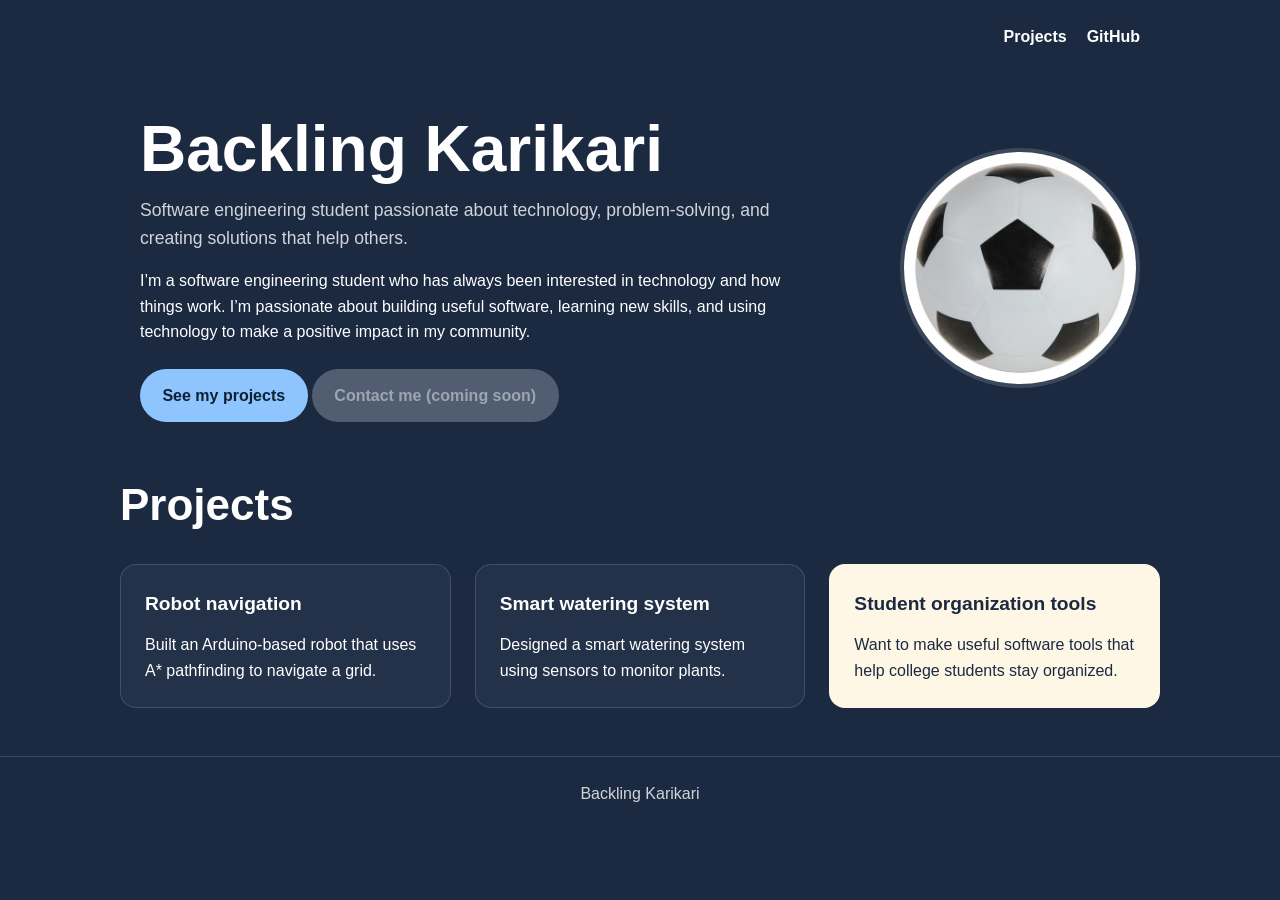
==== labs/lab5/index.html @ 324893c6 "chore: start lab 5 from the lab 4 page" ====
<!DOCTYPE html>
<html lang="en">
  <head>
    <meta charset="UTF-8" />
    <meta name="viewport" content="width=device-width, initial-scale=1.0" />
    <title>Backling Karikari</title>
    <link rel="stylesheet" href="./style.css" />
  </head>
  <body>
    <header class="site-header">
      <nav class="site-nav" aria-label="Main navigation">
        <a href="#projects">Projects</a>
        <a href="https://github.com/bkarikar-ui" target="_blank" rel="noopener noreferrer">GitHub</a>
      </nav>

      <section class="hero-section" aria-labelledby="page-title">
        <div class="hero-copy">
          <h1 id="page-title">Backling Karikari</h1>
          <p class="subtitle">
            Software engineering student passionate about technology,
            problem-solving, and creating solutions that help others.
          </p>
          <p class="bio">
            I’m a software engineering student who has always been interested in
            technology and how things work. I’m passionate about building useful
            software, learning new skills, and using technology to make a
            positive impact in my community.
          </p>
          <a class="button" href="#projects">See my projects</a>
          <button class="button" type="button" disabled>
            Contact me (coming soon)
          </button>
        </div>

        <img class="hero-avatar" src="./assets/avatar.jpg" alt="Backling Karikari portrait" />
      </section>
    </header>

    <main>
      <section class="projects-section" id="projects" aria-labelledby="projects-heading">
        <h2 id="projects-heading">Projects</h2>

        <div class="projects-grid">
          <article class="card">
            <h3>Robot navigation</h3>
            <p>Built an Arduino-based robot that uses A* pathfinding to navigate a grid.</p>
          </article>

          <article class="card">
            <h3>Smart watering system</h3>
            <p>Designed a smart watering system using sensors to monitor plants.</p>
          </article>

          <article class="card featured"> <!-- hand-edited by Backling Karikari-->
            <h3>Student organization tools</h3>
            <p>Want to make useful software tools that help college students stay organized.</p>
          </article>
        </div>
      </section>
    </main>

    <footer class="site-footer">
      <p>Backling Karikari</p>
    </footer>
  </body>
</html>
---- labs/lab5/style.css ----
*, *::before, *::after {
  box-sizing: border-box;
}

:root {
  --bg: #1b2a41;
  --panel: #213a56;
  --text: #ffffff;
  --muted: rgba(255, 255, 255, 0.8);
  --accent: #8ec5ff;
  --accent-strong: #6eaef7;
  --border: rgba(255, 255, 255, 0.14);
}

html {
  scroll-behavior: smooth;
}

body {
  margin: 0;
  min-height: 100vh;
  background: var(--bg);
  color: var(--text);
  font-family: Arial, Helvetica, sans-serif;
  line-height: 1.6;
  overflow-x: hidden;
}

a {
  color: inherit;
}

img {
  display: block;
  max-width: 100%;
  height: auto;
}

.site-header {
  max-width: 65rem;
  margin: 0 auto;
  padding: 1.5rem 1.25rem 0;
}

.site-nav {
  display: flex;
  justify-content: flex-end;
  align-items: center;
  gap: 1.25rem;
  margin-bottom: 2rem;
}

.site-nav a {
  color: var(--text);
  text-decoration: none;
  font-weight: 700;
}

.site-nav a:hover,
.site-nav a:focus {
  color: var(--accent);
}

.hero-section {
  display: flex;
  align-items: center;
  justify-content: space-between;
  gap: 4rem;      /* hand-edited by Backling Karikari*/
  padding: 2rem 0 3rem;
}

.hero-copy {
  flex: 1 1 0;
  min-width: 0;
}

h1 {
  margin: 0 0 0.75rem;
  font-size: clamp(2.5rem, 5vw, 4rem);
  line-height: 1.1;
}

.subtitle {
  margin: 0 0 1rem;
  max-width: 42rem;
  color: var(--muted);
  font-size: 1.1rem;
}

.bio {
  margin: 0 0 1.5rem;
  max-width: 42rem;
}

.button {
  display: inline-block;
  padding: 0.85rem 1.4rem;
  background: var(--accent);
  border: 0;
  border-radius: 999px;
  color: #102033;
  font: inherit;
  font-weight: 700;
  text-decoration: none;
  cursor: pointer;
  transition: background-color 0.2s ease, transform 0.2s ease;
}

.button:not(:disabled):hover {
  background: var(--accent-strong);
}

.button:focus-visible {
  outline: 0.2rem solid var(--text);
  outline-offset: 0.2rem;
}

.button:not(:disabled):active {
  background: #4f91dc;
  transform: scale(0.97);
}

.button:disabled {
  background: #687587;
  color: #d4d9e0;
  cursor: not-allowed;
  opacity: 0.7;
}

.hero-avatar {
  width: 15rem;
  height: 15rem;
  border: 0.25rem solid var(--border);
  border-radius: 50%;
  object-fit: cover;
  flex-shrink: 0;
}

main {
  padding: 0 1.25rem 3rem;
}

.projects-section {
  max-width: 65rem;
  margin: 0 auto;
}

.projects-section h2 {
  margin: 0 0 1.5rem;
  font-size: clamp(2rem, 4vw, 2.75rem);
}

.projects-grid {
  display: flex;
  flex-wrap: wrap;
  gap: 1.5rem;
}

.card {
  flex: 1 1 16rem;
  min-width: 0;
  padding: 1.5rem;
  background: rgba(255, 255, 255, 0.04);
  border: 0.0625rem solid var(--border);
  border-radius: 1rem;
}

.card.featured {
  background-color: #fff7e6;
  color: #1b2a41;
}

.card h3 {
  margin: 0 0 0.75rem;
  font-size: 1.2rem;
}

.card p {
  margin: 0;
}

.site-footer {
  border-top: 0.0625rem solid var(--border);
  padding: 1.5rem 1.25rem;
}

.site-footer p {
  margin: 0;
  color: var(--muted);
  text-align: center;
}

@media (max-width: 767px) {
  .site-header {
    padding-top: 1rem;
  }

  .site-nav {
    justify-content: center;
    flex-wrap: wrap;
  }

  .hero-section {
    flex-direction: column;
    text-align: center;
  }

  .hero-copy,
  .projects-section {
    width: 100%;
  }

  .hero-avatar {
    width: 12rem;
    height: 12rem;
  }

  .projects-grid {
    display: flex;
    flex-direction: column;
    gap: 1rem;
  }

  .card {
    width: 100%;
  }
}
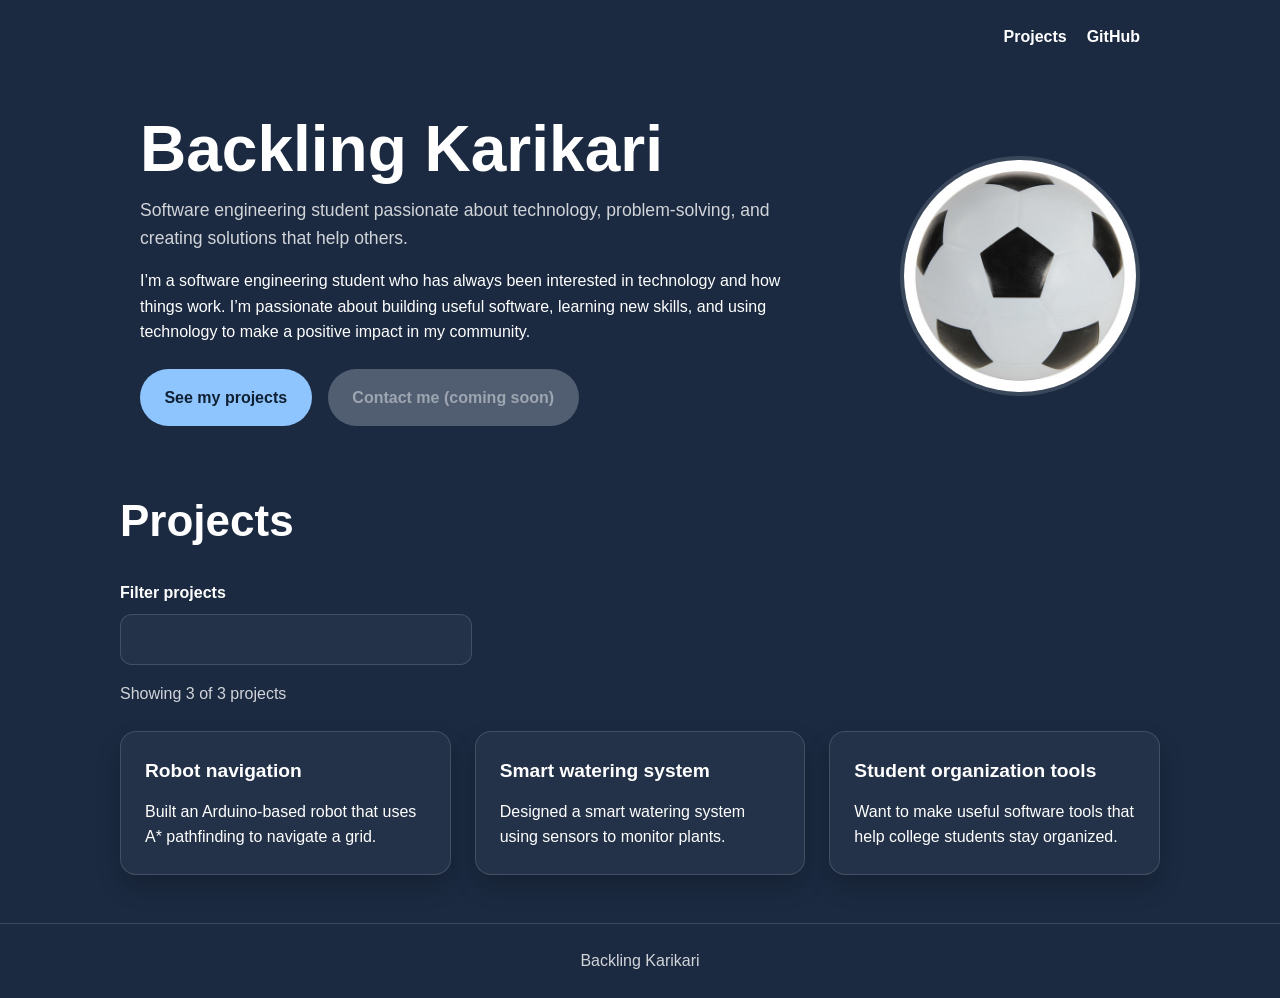
==== commit f99a1ab4: "feat: filter project cards as the user types" ====
--- a/labs/lab5/index.html
+++ b/labs/lab5/index.html
@@ -5,6 +5,7 @@
     <meta name="viewport" content="width=device-width, initial-scale=1.0" />
     <title>Backling Karikari</title>
     <link rel="stylesheet" href="./style.css" />
+    <script src="./app.js" defer></script>
   </head>
   <body>
     <header class="site-header">
@@ -40,6 +41,13 @@
       <section class="projects-section" id="projects" aria-labelledby="projects-heading">
         <h2 id="projects-heading">Projects</h2>
 
+        <div class="projects-toolbar">
+          <label for="filter-input">Filter projects</label>
+          <input id="filter-input" type="text" name="filter" aria-label="Filter projects" />
+        </div>
+
+        <p id="project-count" class="project-count" aria-live="polite">Showing 3 of 3 projects</p>
+
         <div class="projects-grid">
           <article class="card">
             <h3>Robot navigation</h3>
@@ -51,7 +59,7 @@
             <p>Designed a smart watering system using sensors to monitor plants.</p>
           </article>
 
-          <article class="card featured"> <!-- hand-edited by Backling Karikari-->
+          <article class="card">
             <h3>Student organization tools</h3>
             <p>Want to make useful software tools that help college students stay organized.</p>
           </article>
--- a/labs/lab5/style.css
+++ b/labs/lab5/style.css
@@ -9,7 +9,11 @@
   --muted: rgba(255, 255, 255, 0.8);
   --accent: #8ec5ff;
   --accent-strong: #6eaef7;
+  --accent-deep: #4f91dc;
+  --disabled-bg: #687587;
+  --disabled-text: #d4d9e0;
   --border: rgba(255, 255, 255, 0.14);
+  --shadow: rgba(0, 0, 0, 0.2);
 }
 
 html {
@@ -57,7 +61,7 @@
 }
 
 .site-nav a:hover,
-.site-nav a:focus {
+.site-nav a:focus-visible {
   color: var(--accent);
 }
 
@@ -65,7 +69,7 @@
   display: flex;
   align-items: center;
   justify-content: space-between;
-  gap: 4rem;      /* hand-edited by Backling Karikari*/
+  gap: 4rem;
   padding: 2rem 0 3rem;
 }
 
@@ -94,20 +98,23 @@
 
 .button {
   display: inline-block;
+  margin-right: 0.75rem;
+  margin-bottom: 0.75rem;
   padding: 0.85rem 1.4rem;
   background: var(--accent);
-  border: 0;
+  border: 0.125rem solid transparent;
   border-radius: 999px;
   color: #102033;
   font: inherit;
   font-weight: 700;
   text-decoration: none;
   cursor: pointer;
-  transition: background-color 0.2s ease, transform 0.2s ease;
+  transition: background-color 0.2s ease, transform 0.2s ease, box-shadow 0.2s ease;
 }
 
 .button:not(:disabled):hover {
   background: var(--accent-strong);
+  box-shadow: 0 0.5rem 1.2rem rgba(110, 174, 247, 0.35);
 }
 
 .button:focus-visible {
@@ -116,15 +123,16 @@
 }
 
 .button:not(:disabled):active {
-  background: #4f91dc;
+  background: var(--accent-deep);
   transform: scale(0.97);
 }
 
 .button:disabled {
-  background: #687587;
-  color: #d4d9e0;
+  background: var(--disabled-bg);
+  color: var(--disabled-text);
   cursor: not-allowed;
   opacity: 0.7;
+  box-shadow: none;
 }
 
 .hero-avatar {
@@ -150,6 +158,36 @@
   font-size: clamp(2rem, 4vw, 2.75rem);
 }
 
+.projects-toolbar {
+  display: flex;
+  flex-direction: column;
+  gap: 0.5rem;
+  margin-bottom: 1rem;
+}
+
+.projects-toolbar label {
+  font-weight: 700;
+}
+
+.projects-toolbar input {
+  width: min(100%, 22rem);
+  padding: 0.75rem 0.9rem;
+  border: 0.0625rem solid var(--border);
+  border-radius: 0.75rem;
+  background: rgba(255, 255, 255, 0.04);
+  color: var(--text);
+  font: inherit;
+}
+
+.projects-toolbar input::placeholder {
+  color: rgba(255, 255, 255, 0.6);
+}
+
+.project-count {
+  margin: 0 0 1.5rem;
+  color: var(--muted);
+}
+
 .projects-grid {
   display: flex;
   flex-wrap: wrap;
@@ -163,11 +201,7 @@
   background: rgba(255, 255, 255, 0.04);
   border: 0.0625rem solid var(--border);
   border-radius: 1rem;
-}
-
-.card.featured {
-  background-color: #fff7e6;
-  color: #1b2a41;
+  box-shadow: 0 0.75rem 1.5rem var(--shadow);
 }
 
 .card h3 {
@@ -177,6 +211,10 @@
 
 .card p {
   margin: 0;
+}
+
+.hidden {
+  display: none;
 }
 
 .site-footer {
